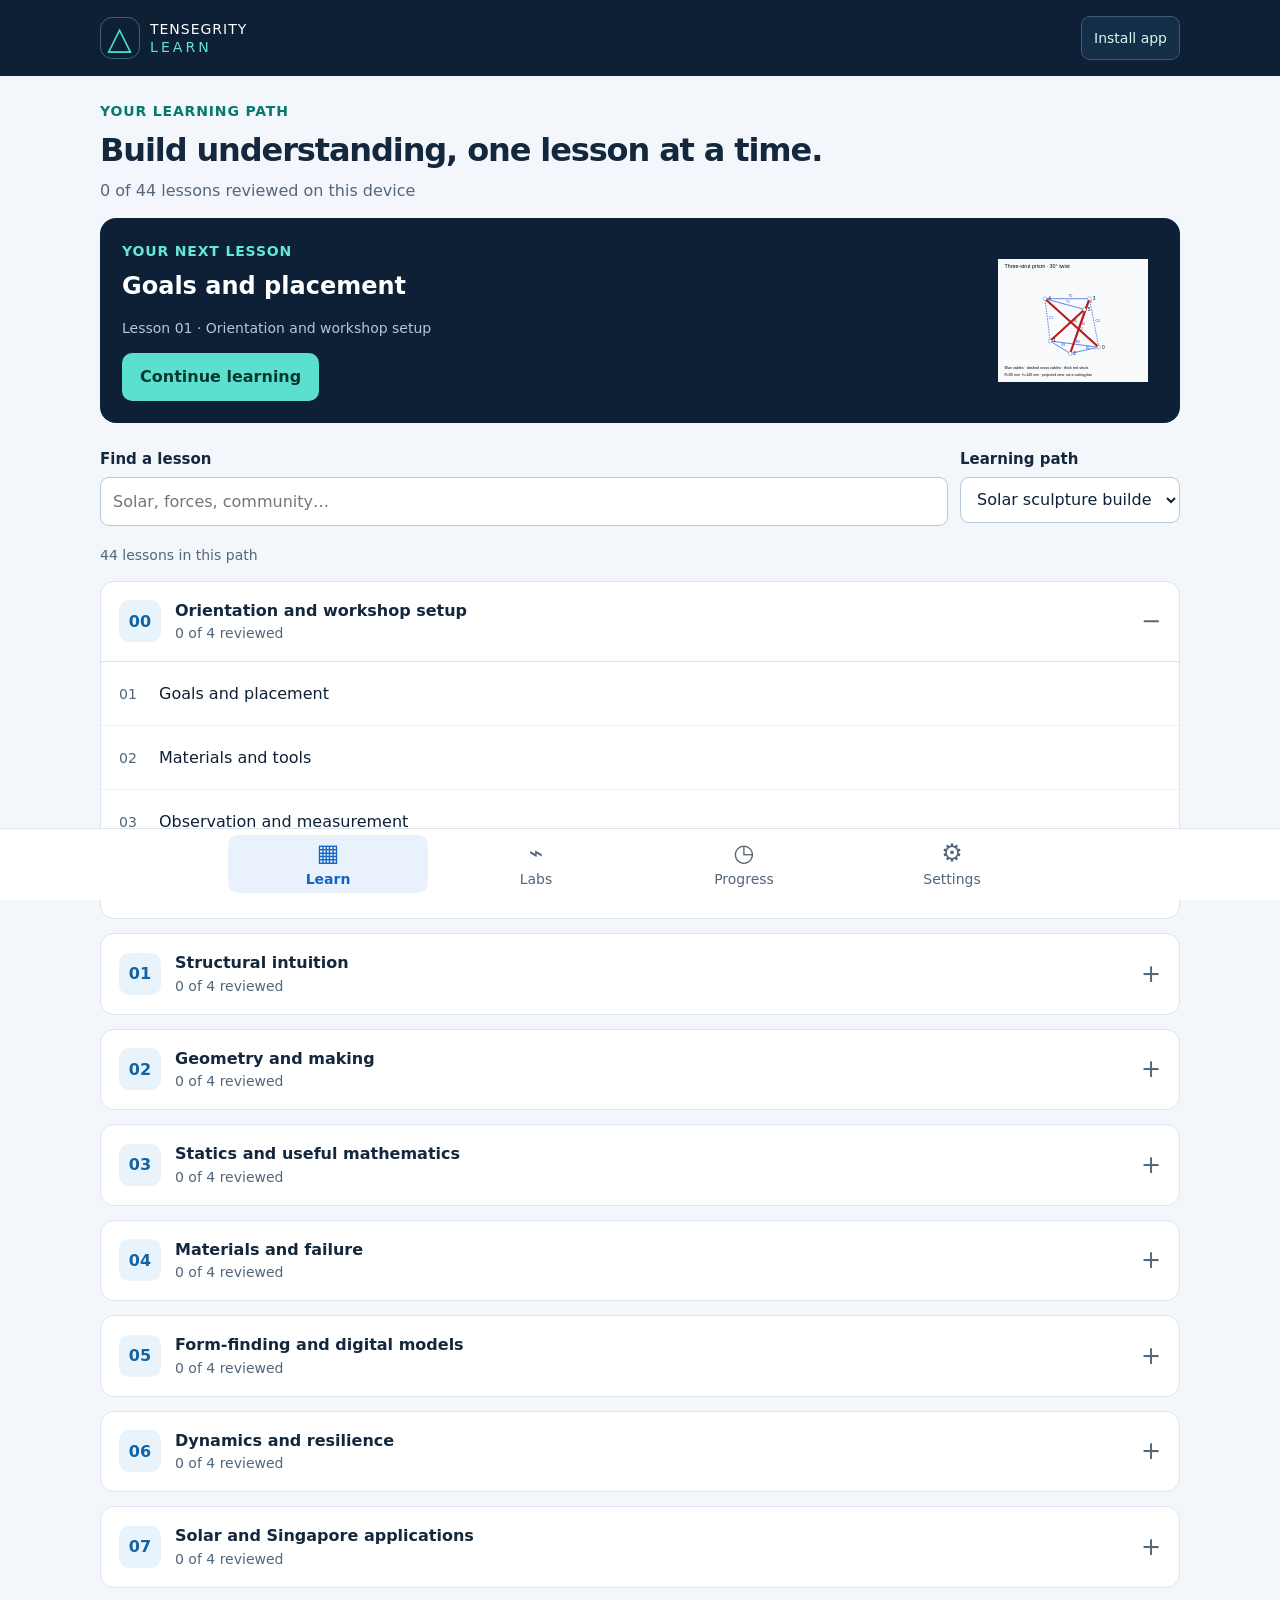
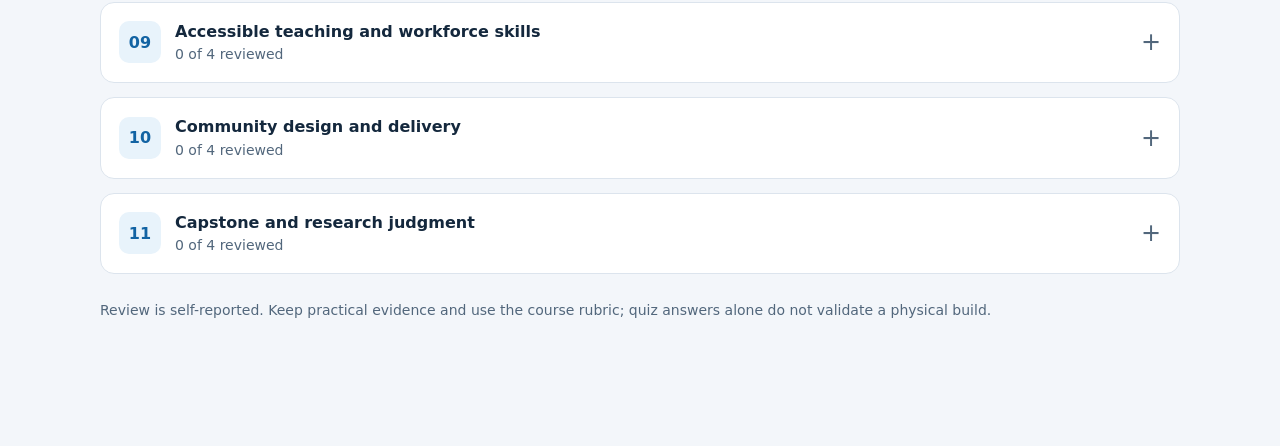
==== app/index.html @ 260c083f "Add installable mobile learning app v2.0.0 Include 48 lessons and quizzes, device-local notes and pr" ====
<!doctype html>
<html lang="en"><head><meta charset="utf-8"><meta name="viewport" content="width=device-width,initial-scale=1,viewport-fit=cover"><meta name="theme-color" content="#0d2035"><meta name="description" content="Learn tensegrity through 48 practical lessons, quizzes and interactive mobile labs."><meta name="apple-mobile-web-app-capable" content="yes"><meta name="apple-mobile-web-app-status-bar-style" content="default"><meta name="apple-mobile-web-app-title" content="Tensegrity"><link rel="manifest" href="./manifest.webmanifest"><link rel="apple-touch-icon" href="./icons/icon-192.png"><link rel="icon" type="image/svg+xml" href="data:image/svg+xml,%3Csvg xmlns='http://www.w3.org/2000/svg' viewBox='0 0 64 64'%3E%3Crect width='64' height='64' rx='14' fill='%230d2035'/%3E%3Cpath d='M12 48L32 12L52 48Z M12 48L43 29M52 48L22 29' stroke='%233de0ce' stroke-width='3' fill='none'/%3E%3C/svg%3E"><link rel="stylesheet" href="./app.css"><title>Tensegrity Learn</title></head><body><a class="skip" href="#main">Skip to content</a><header class="topbar"><a class="brand" href="#learn" aria-label="Tensegrity Learn home"><span class="brand-mark" aria-hidden="true">△</span><span>TENSEGRITY <b>LEARN</b></span></a><button id="install-button" class="quiet" type="button">Install app</button></header><div id="notice" class="notice" role="status" aria-live="polite" hidden></div><main id="main" tabindex="-1"><section class="startup"><h1>Opening your course…</h1><p>Your lessons and labs are loading.</p></section></main><nav class="bottom-nav" aria-label="Main navigation"><a href="#learn" data-nav="learn"><span aria-hidden="true">▦</span>Learn</a><a href="#labs" data-nav="labs"><span aria-hidden="true">⌁</span>Labs</a><a href="#progress" data-nav="progress"><span aria-hidden="true">◷</span>Progress</a><a href="#settings" data-nav="settings"><span aria-hidden="true">⚙</span>Settings</a></nav><dialog id="install-dialog"><div class="dialog-head"><h2>Keep learning on your phone</h2><button class="quiet" data-close-dialog type="button" aria-label="Close installation instructions">Close</button></div><p><b>Android:</b> open this link in Chrome. Use “Install app” or the browser menu’s “Add to Home screen”.</p><p><b>iPhone:</b> open this link in Safari, tap Share, then “Add to Home Screen”. Keep “Open as Web App” enabled if shown.</p><p>Open once online and wait for “Ready offline” in Settings. Your course and labs can then run without a connection, while the device keeps its stored data.</p><p class="muted">This version installs from the browser; it is not an App Store or Play Store release.</p></dialog><script src="./models.js"></script><script src="./app.js" defer></script><noscript><p>This app needs JavaScript for lessons, quizzes and labs. You can still read the course on <a href="https://github.com/freedomyamato/tensegrity-from-scratch">GitHub</a>.</p></noscript></body></html>
---- app/app.css ----
:root{font-family:system-ui,-apple-system,BlinkMacSystemFont,"Segoe UI",sans-serif;color:#14283d;background:#f3f6fa;font-size:16px;--navy:#0d2035;--blue:#1263c4;--teal:#05796e;--line:#dce4ed;--muted:#52677c;--scale:1}*{box-sizing:border-box}body{margin:0;font-size:calc(1rem * var(--scale));line-height:1.6}button,input,select,textarea{font:inherit}button,a,input,select,textarea{-webkit-tap-highlight-color:transparent}button,a{touch-action:manipulation}a{color:var(--blue)}button{cursor:pointer}button:disabled{cursor:default;opacity:.55}button:focus-visible,a:focus-visible,input:focus-visible,textarea:focus-visible,summary:focus-visible,select:focus-visible{outline:3px solid #ec9b12;outline-offset:3px}.skip{position:absolute;top:-100px;left:10px;z-index:5;padding:10px;background:white}.skip:focus{top:10px}.topbar{height:76px;display:flex;align-items:center;justify-content:space-between;gap:10px;padding:12px max(18px,env(safe-area-inset-left));background:var(--navy);color:white;position:sticky;top:0;z-index:10}.brand{color:white;display:flex;align-items:center;gap:10px;font-size:.875rem;letter-spacing:.07em;text-decoration:none;line-height:1.3}.brand b{display:block;font-weight:450;letter-spacing:.22em;color:#67e2d1}.brand-mark{color:#4ce0d0;border:1px solid #426074;border-radius:12px;display:grid;place-items:center;width:40px;height:42px;font-size:2rem}.quiet{border:1px solid #ccd7e2;border-radius:9px;background:white;color:var(--navy);padding:9px 12px;min-height:44px;font-size:.875rem}.topbar .quiet{color:#d9f7f2;border-color:#3d5c74;background:#142e47}.notice{padding:12px 20px;background:#fff0ce;border-bottom:1px solid #e3b967}.notice[hidden]{display:none}main{max-width:1120px;margin:auto;padding:24px 20px calc(100px + env(safe-area-inset-bottom));outline:none}.page-title{margin:0 0 8px;font-size:clamp(1.6rem,4vw,2rem);line-height:1.25;letter-spacing:-.035em}.eyebrow{color:var(--teal);font-size:.875rem;font-weight:650;letter-spacing:.06em;text-transform:uppercase;margin:0 0 8px}.muted{color:var(--muted)}.small{font-size:.875rem}p{margin:0 0 14px}h2{font-size:1.25rem;line-height:1.35;margin:0 0 14px}h3{font-size:1.0625rem;margin:16px 0 8px}.card{border:1px solid var(--line);border-radius:16px;background:white;padding:22px;margin-bottom:20px}.next-card{color:white;background:var(--navy);border:0;display:grid;grid-template-columns:1fr 160px;gap:16px;overflow:hidden}.next-card .muted{color:#b6c7d7}.next-card .eyebrow{color:#64e8d4}.next-card h2{font-size:1.5rem;max-width:450px}.next-card .prism-small{align-self:center;width:150px;max-height:180px}.primary{border:0;border-radius:10px;min-height:46px;padding:11px 18px;background:var(--blue);color:white;font-weight:600}.next-card .primary{background:#5be0cf;color:#07382f}.secondary{border:1px solid #b9c8d7;background:white;color:var(--navy);border-radius:10px;min-height:46px;padding:10px 16px}.actions{display:flex;flex-wrap:wrap;gap:10px;align-items:center}.grid{display:grid;grid-template-columns:repeat(2,minmax(0,1fr));gap:20px}.grid .card{margin:0}.search-row{display:grid;grid-template-columns:1fr 220px;gap:12px;margin:24px 0 18px}label{display:block;font-weight:550;margin:0 0 6px;font-size:.9375rem}input[type=search],input[type=number],select,textarea,input[type=text]{width:100%;border:1px solid #b9c8d7;border-radius:9px;padding:11px 12px;min-height:46px;background:white;color:var(--navy)}input[type=range]{width:100%;min-height:36px;accent-color:var(--blue)}textarea{min-height:135px;line-height:1.6;resize:vertical}.phase{border:1px solid var(--line);border-radius:14px;background:white;margin-bottom:14px;overflow:hidden}.phase summary{list-style:none;display:flex;gap:14px;align-items:center;cursor:pointer;padding:18px}.phase summary::-webkit-details-marker{display:none}.phase summary:after{content:'+';font-size:1.5rem;line-height:1;margin-left:auto;color:var(--muted)}.phase[open] summary:after{content:'−'}.phase-number{background:#e8f3fb;color:#1263a3;font-weight:650;border-radius:10px;min-width:42px;height:42px;display:grid;place-items:center}.phase-heading{font-weight:600;line-height:1.35}.phase-meta{display:block;color:var(--muted);font-size:.875rem;font-weight:400;margin-top:3px}.lesson-list{border-top:1px solid var(--line)}.lesson-link{display:flex;align-items:center;gap:12px;padding:14px 18px;color:var(--navy);text-decoration:none;min-height:64px;border-bottom:1px solid #edf1f5}.lesson-link:last-child{border:0}.lesson-link:hover{background:#f3f8fc}.lesson-number{font-size:.875rem;color:var(--muted);min-width:28px}.lesson-status{margin-left:auto;font-size:.875rem;color:var(--teal)}.bottom-nav{position:fixed;bottom:0;left:0;right:0;display:flex;justify-content:center;background:#fff;border-top:1px solid var(--line);padding:6px 10px max(7px,env(safe-area-inset-bottom));z-index:20;gap:8px}.bottom-nav a{flex:1;max-width:200px;display:flex;align-items:center;flex-direction:column;padding:5px 10px;font-size:.875rem;line-height:1.25;color:#536579;text-decoration:none;border-radius:10px;min-height:54px}.bottom-nav a span{font-size:1.5rem;line-height:1.1;margin-bottom:4px}.bottom-nav a[aria-current=page]{color:var(--blue);background:#e9f2fc;font-weight:600}.progress-track{height:8px;background:#dce6ef;border-radius:6px;overflow:hidden;margin:12px 0}.progress-fill{height:100%;background:#31c4b2;width:0;transition:width .15s}.metric-row{display:flex;justify-content:space-between;gap:16px}.metric{font-size:1.6rem;font-weight:650;line-height:1.2}.lesson-view{max-width:820px;margin:auto}.back{display:inline-block;margin-bottom:18px;text-decoration:none;font-size:.9375rem}.lesson-heading{margin-bottom:24px}.lesson-heading .page-title{font-size:clamp(1.8rem,5vw,2.5rem)}.section-label{font-size:.875rem;color:var(--teal);text-transform:uppercase;letter-spacing:.05em;margin-bottom:10px;font-weight:650}.lesson-section{border:1px solid var(--line);background:white;border-radius:12px;margin-bottom:12px}.lesson-section summary{padding:17px 20px;cursor:pointer;font-weight:650;min-height:54px}.section-body{padding:0 20px 20px}.section-body ul,.section-body ol{padding-left:24px}.section-body li{margin-bottom:10px}.note{border-left:3px solid #e49b25;background:#fff6e5;padding:13px 15px;border-radius:0 9px 9px 0;font-size:.9375rem;margin:16px 0}.diagram{width:100%;max-height:320px;display:block;margin:auto;object-fit:contain}.quiz-option{display:block;width:100%;text-align:left;border:1px solid #b9c8d7;background:white;padding:13px 15px;border-radius:10px;margin:9px 0;min-height:50px;color:var(--navy)}.quiz-option[aria-pressed=true]{border:2px solid var(--blue);background:#edf5ff;padding:12px 14px}.feedback{padding:14px;border-radius:10px;background:#eef8f6;color:#12574e;margin-top:14px}.feedback.wrong{background:#fff0e9;color:#803515}.check-row{display:flex;align-items:flex-start;gap:10px;font-weight:400;margin:12px 0}.check-row input{margin-top:5px;width:18px;height:18px;accent-color:var(--blue)}.lesson-footer{margin-top:22px}.two-buttons{display:flex;gap:12px;justify-content:space-between;margin-top:18px}.lab-tabs{display:flex;gap:8px;flex-wrap:wrap;margin:20px 0}.lab-tab{background:white;border:1px solid #cbd7e3;border-radius:20px;padding:9px 15px;min-height:44px;color:var(--navy)}.lab-tab[aria-pressed=true]{background:var(--navy);color:white;border-color:var(--navy)}.lab-layout{display:grid;grid-template-columns:320px 1fr;gap:20px}.field{margin-bottom:18px}.value{float:right;color:var(--teal);font-variant-numeric:tabular-nums}.output-card{background:#edf7fa;border:1px solid #c8e2e7;border-radius:12px;padding:20px;margin-bottom:15px}.output-card .metric{color:#114d6a}.lab-svg{display:block;width:100%;height:auto;background:#f5f9fc;border-radius:12px;margin-bottom:18px}.table-wrap{overflow:auto;max-width:100%}table{width:100%;border-collapse:collapse;font-size:.9375rem}th,td{text-align:left;padding:10px 8px;border-bottom:1px solid var(--line);font-variant-numeric:tabular-nums}th{color:var(--muted);font-weight:550}pre{overflow:auto;background:#edf2f7;padding:14px;border-radius:9px;font-size:.875rem}dialog{max-width:560px;width:calc(100% - 32px);padding:24px;border:1px solid #c6d5e3;border-radius:16px;color:var(--navy);box-shadow:0 20px 70px #0004}dialog::backdrop{background:#0b1b2d99}.dialog-head{display:flex;justify-content:space-between;align-items:flex-start;gap:15px;margin-bottom:15px}.empty{padding:30px;text-align:center;color:var(--muted)}.startup{padding:50px 0}.chip{display:inline-block;padding:3px 9px;background:#e9f4f2;color:var(--teal);border-radius:7px;font-size:.875rem;margin-right:7px}.settings-row{margin:18px 0}.links-row{display:flex;gap:15px;flex-wrap:wrap;margin-top:15px}.saved-label{color:var(--teal);font-size:.875rem}.offline-badge{display:inline-block;background:#edf7f4;color:var(--teal);border:1px solid #c7e2da;border-radius:8px;padding:5px 10px;font-size:.875rem}.download-link{display:inline-block;padding:10px 15px;background:#e7f2fb;border-radius:9px;font-weight:600}footer.legal{color:var(--muted);font-size:.875rem;margin:25px 0}.hidden{display:none!important}@media(min-width:1100px){.topbar{padding-left:max(20px,calc((100vw - 1080px)/2));padding-right:max(20px,calc((100vw - 1080px)/2))}}@media(max-width:700px){main{padding:21px 16px calc(105px + env(safe-area-inset-bottom))}.grid,.lab-layout{grid-template-columns:1fr}.search-row{grid-template-columns:1fr}.next-card{grid-template-columns:1fr 95px;padding:20px}.next-card .prism-small{width:110px;margin-left:-10px}.next-card h2{font-size:1.35rem}.card{padding:20px}.phase summary{padding:16px}.lesson-link{padding:14px 16px}.topbar{height:72px}.brand{font-size:.8125rem;gap:8px}.topbar .quiet{font-size:.8125rem;padding:8px 10px}.lesson-heading .page-title{font-size:1.8rem}.section-body{padding:0 17px 18px}.lesson-section summary{padding:16px 17px}.two-buttons{flex-wrap:wrap}.two-buttons>*{flex:1}}@media(prefers-reduced-motion:reduce){*{scroll-behavior:auto!important;transition:none!important}}@media print{.topbar,.bottom-nav,.actions,.lab-tabs{display:none}main{padding:0}.lesson-section{break-inside:avoid}.lesson-section .section-body{display:block}}
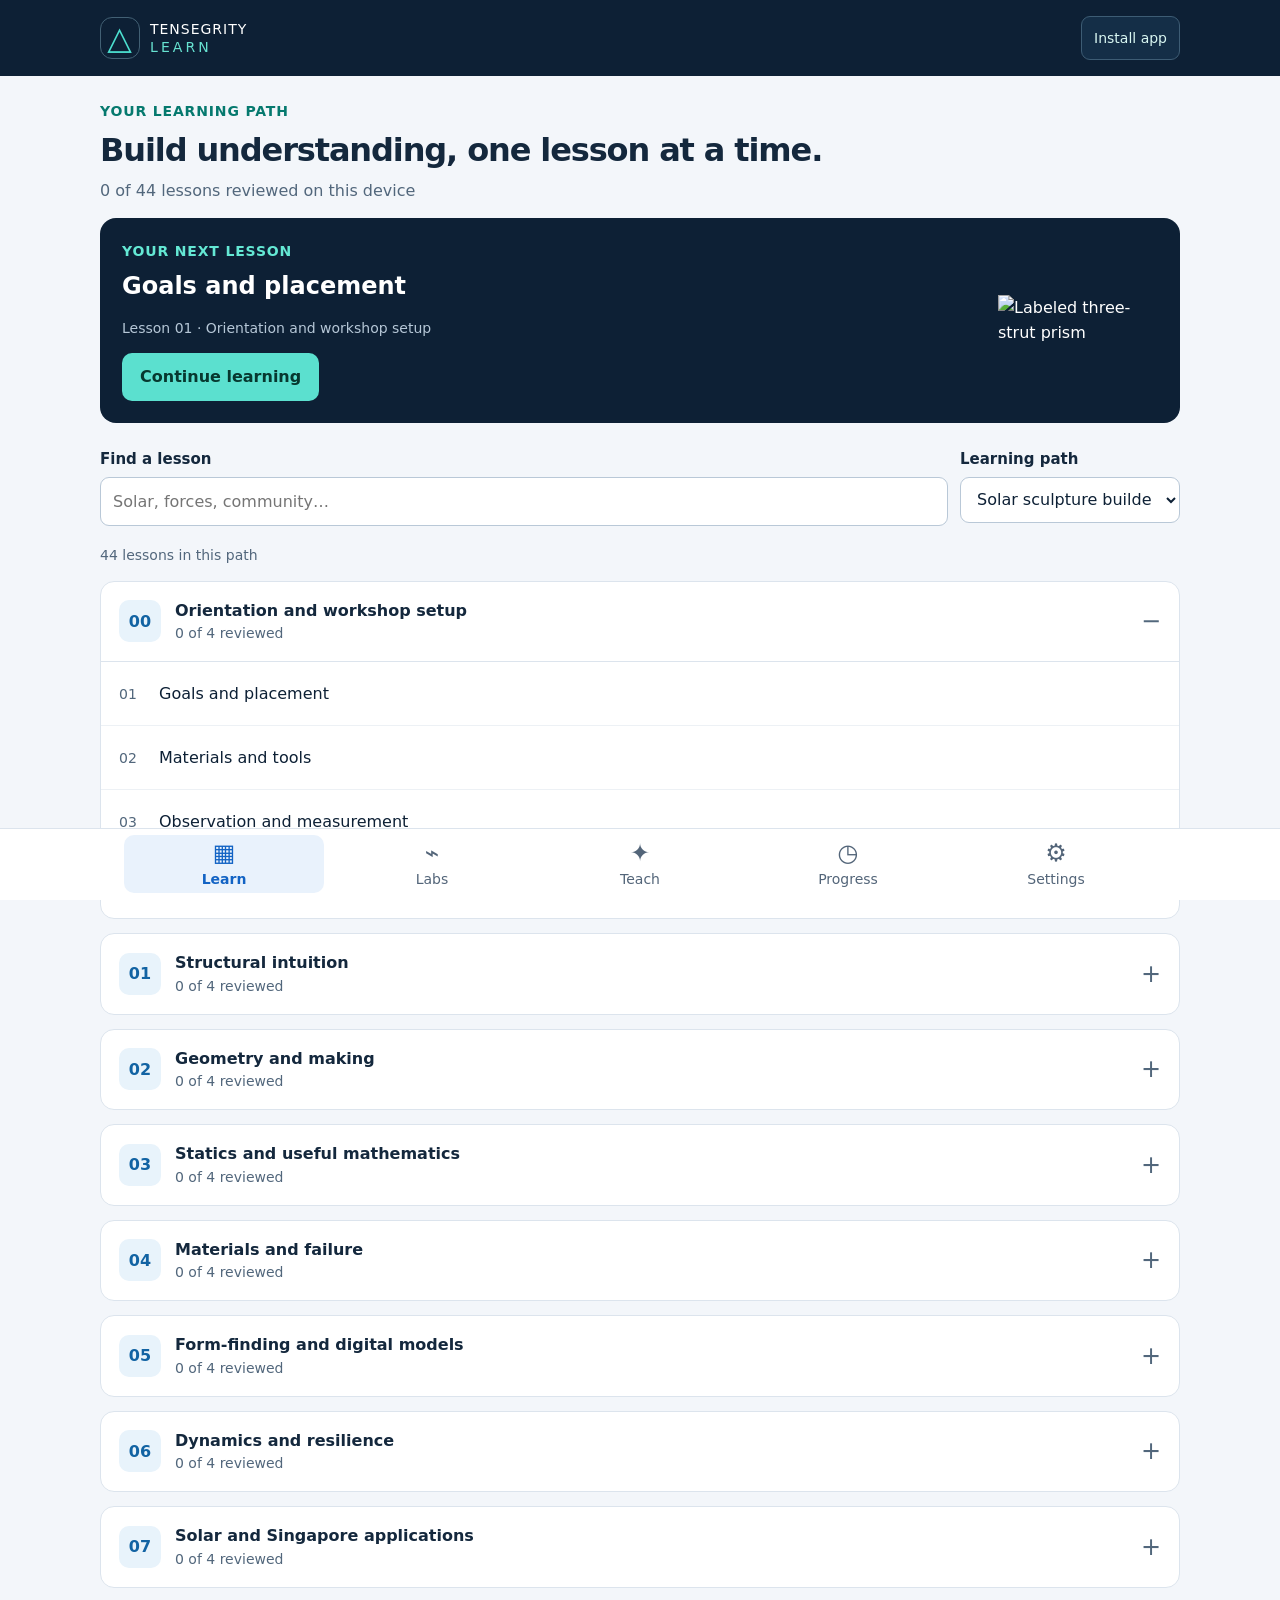
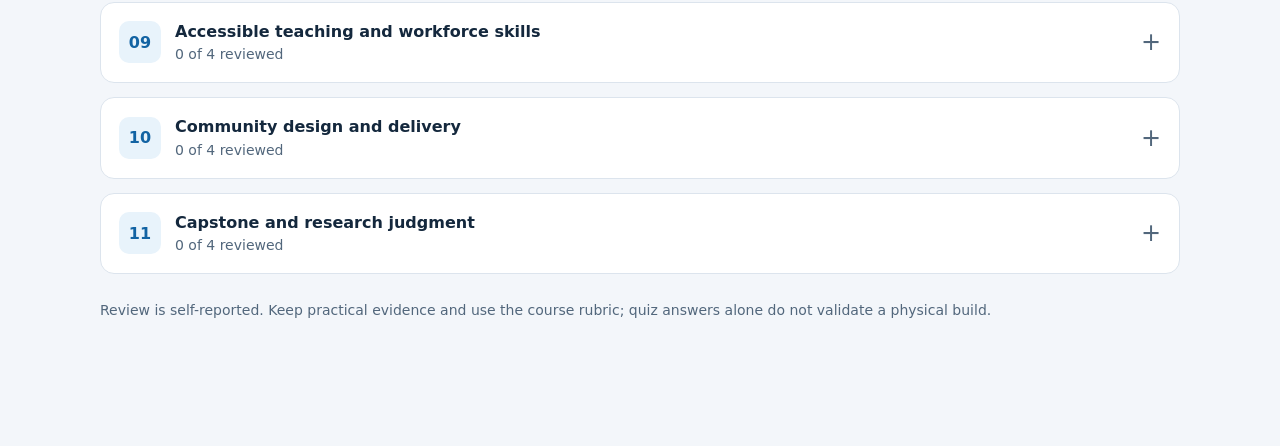
==== commit 8e62e3f9: "Integrate offline teaching workflows and ChatGPT handoff into mobile app" ====
--- a/app/index.html
+++ b/app/index.html
@@ -1,2 +1,2 @@
 <!doctype html>
-<html lang="en"><head><meta charset="utf-8"><meta name="viewport" content="width=device-width,initial-scale=1,viewport-fit=cover"><meta name="theme-color" content="#0d2035"><meta name="description" content="Learn tensegrity through 48 practical lessons, quizzes and interactive mobile labs."><meta name="apple-mobile-web-app-capable" content="yes"><meta name="apple-mobile-web-app-status-bar-style" content="default"><meta name="apple-mobile-web-app-title" content="Tensegrity"><link rel="manifest" href="./manifest.webmanifest"><link rel="apple-touch-icon" href="./icons/icon-192.png"><link rel="icon" type="image/svg+xml" href="data:image/svg+xml,%3Csvg xmlns='http://www.w3.org/2000/svg' viewBox='0 0 64 64'%3E%3Crect width='64' height='64' rx='14' fill='%230d2035'/%3E%3Cpath d='M12 48L32 12L52 48Z M12 48L43 29M52 48L22 29' stroke='%233de0ce' stroke-width='3' fill='none'/%3E%3C/svg%3E"><link rel="stylesheet" href="./app.css"><title>Tensegrity Learn</title></head><body><a class="skip" href="#main">Skip to content</a><header class="topbar"><a class="brand" href="#learn" aria-label="Tensegrity Learn home"><span class="brand-mark" aria-hidden="true">△</span><span>TENSEGRITY <b>LEARN</b></span></a><button id="install-button" class="quiet" type="button">Install app</button></header><div id="notice" class="notice" role="status" aria-live="polite" hidden></div><main id="main" tabindex="-1"><section class="startup"><h1>Opening your course…</h1><p>Your lessons and labs are loading.</p></section></main><nav class="bottom-nav" aria-label="Main navigation"><a href="#learn" data-nav="learn"><span aria-hidden="true">▦</span>Learn</a><a href="#labs" data-nav="labs"><span aria-hidden="true">⌁</span>Labs</a><a href="#progress" data-nav="progress"><span aria-hidden="true">◷</span>Progress</a><a href="#settings" data-nav="settings"><span aria-hidden="true">⚙</span>Settings</a></nav><dialog id="install-dialog"><div class="dialog-head"><h2>Keep learning on your phone</h2><button class="quiet" data-close-dialog type="button" aria-label="Close installation instructions">Close</button></div><p><b>Android:</b> open this link in Chrome. Use “Install app” or the browser menu’s “Add to Home screen”.</p><p><b>iPhone:</b> open this link in Safari, tap Share, then “Add to Home Screen”. Keep “Open as Web App” enabled if shown.</p><p>Open once online and wait for “Ready offline” in Settings. Your course and labs can then run without a connection, while the device keeps its stored data.</p><p class="muted">This version installs from the browser; it is not an App Store or Play Store release.</p></dialog><script src="./models.js"></script><script src="./app.js" defer></script><noscript><p>This app needs JavaScript for lessons, quizzes and labs. You can still read the course on <a href="https://github.com/freedomyamato/tensegrity-from-scratch">GitHub</a>.</p></noscript></body></html>
+<html lang="en"><head><meta charset="utf-8"><meta name="viewport" content="width=device-width,initial-scale=1,viewport-fit=cover"><meta name="theme-color" content="#0d2035"><meta name="description" content="Learn tensegrity through 48 practical lessons, quizzes and interactive mobile labs."><meta name="apple-mobile-web-app-capable" content="yes"><meta name="apple-mobile-web-app-status-bar-style" content="default"><meta name="apple-mobile-web-app-title" content="Tensegrity"><link rel="manifest" href="./manifest.webmanifest"><link rel="apple-touch-icon" href="./icons/icon-192.png"><link rel="icon" type="image/svg+xml" href="data:image/svg+xml,%3Csvg xmlns='http://www.w3.org/2000/svg' viewBox='0 0 64 64'%3E%3Crect width='64' height='64' rx='14' fill='%230d2035'/%3E%3Cpath d='M12 48L32 12L52 48Z M12 48L43 29M52 48L22 29' stroke='%233de0ce' stroke-width='3' fill='none'/%3E%3C/svg%3E"><link rel="stylesheet" href="./app.css"><link rel="stylesheet" href="./assistant.css"><title>Tensegrity Learn</title></head><body><a class="skip" href="#main">Skip to content</a><header class="topbar"><a class="brand" href="#learn" aria-label="Tensegrity Learn home"><span class="brand-mark" aria-hidden="true">△</span><span>TENSEGRITY <b>LEARN</b></span></a><button id="install-button" class="quiet" type="button">Install app</button></header><div id="notice" class="notice" role="status" aria-live="polite" hidden></div><main id="main" tabindex="-1"><section class="startup"><h1>Opening your course…</h1><p>Your lessons and labs are loading.</p></section></main><nav class="bottom-nav" aria-label="Main navigation"><a href="#learn" data-nav="learn"><span aria-hidden="true">▦</span>Learn</a><a href="#labs" data-nav="labs"><span aria-hidden="true">⌁</span>Labs</a><a href="#assistant/plan" data-nav="assistant"><span aria-hidden="true">✦</span>Teach</a><a href="#progress" data-nav="progress"><span aria-hidden="true">◷</span>Progress</a><a href="#settings" data-nav="settings"><span aria-hidden="true">⚙</span>Settings</a></nav><dialog id="install-dialog"><div class="dialog-head"><h2>Keep learning on your phone</h2><button class="quiet" data-close-dialog type="button" aria-label="Close installation instructions">Close</button></div><p><b>Android:</b> open this link in Chrome. Use “Install app” or the browser menu’s “Add to Home screen”.</p><p><b>iPhone:</b> open this link in Safari, tap Share, then “Add to Home Screen”. Keep “Open as Web App” enabled if shown.</p><p>Open once online and wait for “Ready offline” in Settings. Your course and labs can then run without a connection, while the device keeps its stored data.</p><p class="muted">This version installs from the browser; it is not an App Store or Play Store release.</p></dialog><script src="./models.js"></script><script src="./course.js"></script><script src="./assistant.js"></script><script src="./app.js" defer></script><noscript><p>This app needs JavaScript for lessons, quizzes and labs. You can still read the course on <a href="https://github.com/freedomyamato/tensegrity-from-scratch">GitHub</a>.</p></noscript></body></html>
--- a/app/assistant.css
+++ b/app/assistant.css
@@ -0,0 +1 @@
+.bottom-nav{grid-template-columns:repeat(5,minmax(0,1fr))}.teach-heading{display:flex;justify-content:space-between;gap:16px;align-items:start;margin-bottom:14px}.teach-heading>div:first-child{flex:1}.teach-heading select{min-width:100px}.teach-fields{display:grid;grid-template-columns:repeat(2,minmax(0,1fr));gap:16px;margin:16px 0}.teach-options{margin:18px 0}.teach-cards{display:grid;grid-template-columns:repeat(2,minmax(0,1fr));gap:12px}.teach-cards>div{border:1px solid var(--line);padding:18px;border-radius:12px;background:#f4f9fc}.teach-cards.large{font-size:1.3rem}.teach-review{border-top:1px solid var(--line);padding-top:14px;margin-top:16px}.teach-review p{overflow-wrap:anywhere}#teaching-assistant .lab-tab{text-decoration:none}#teaching-assistant .lab-tab[aria-current=page]{background:var(--navy);color:#fff}#teaching-assistant progress{width:100%;height:12px;accent-color:var(--teal);margin-bottom:20px}#teaching-assistant form>select,#teaching-assistant form>input,#teaching-assistant form>textarea{margin-bottom:16px}#teaching-assistant #teach-context{min-height:240px;font-size:.9rem}#teaching-assistant .actions{margin:18px 0 8px}#assistant-status:empty{display:none}@media(max-width:600px){.teach-heading{display:block}.teach-heading>div:last-child{max-width:180px;margin-top:16px}.teach-fields,.teach-cards{grid-template-columns:1fr}.bottom-nav a{font-size:.75rem;min-width:0;padding:8px 2px}#teaching-assistant .lab-tabs{gap:6px}#teaching-assistant .lab-tab{font-size:.875rem;padding:8px 12px}}
